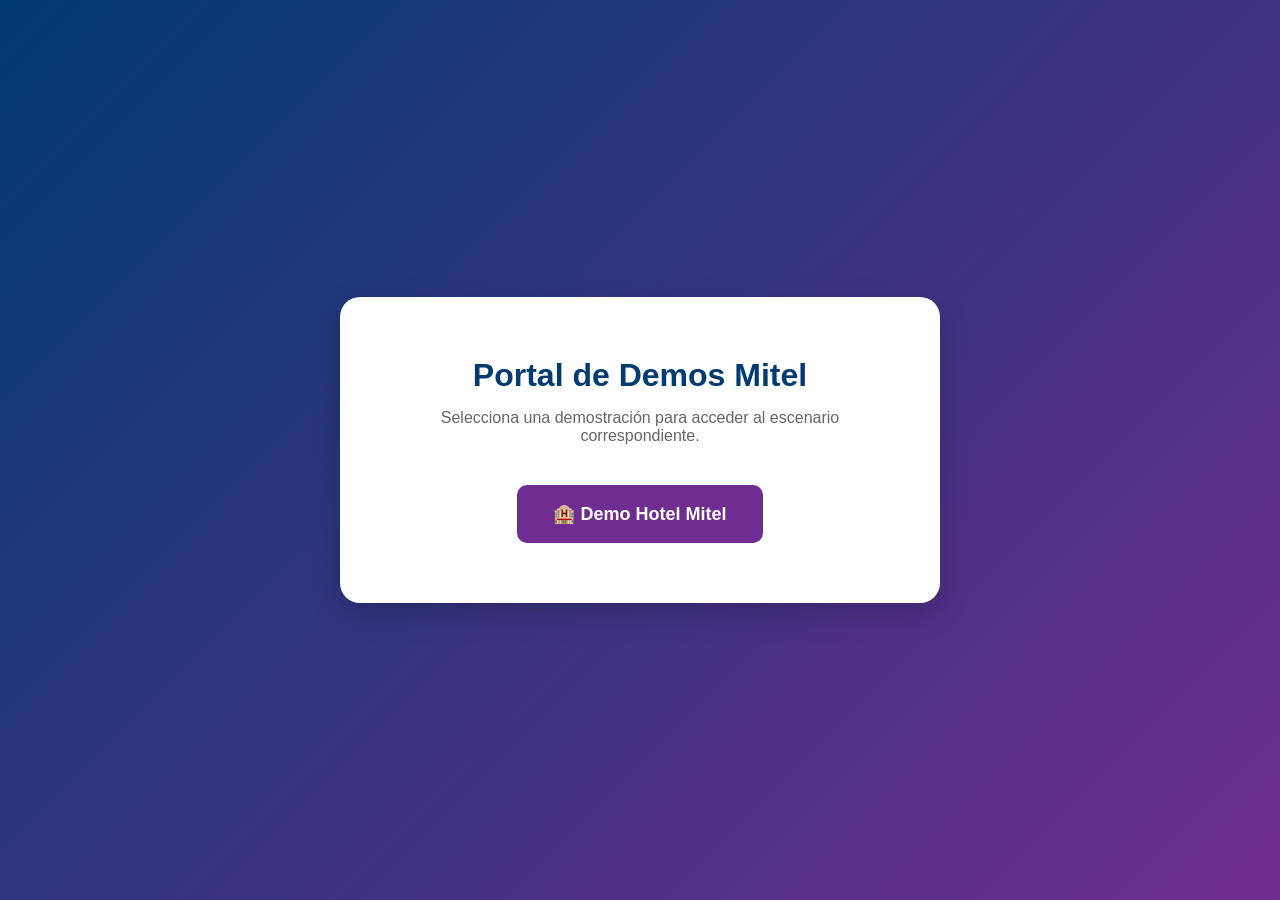
==== index.html @ 9e9f2d32 "Update index.html" ====
<!DOCTYPE html>
<html lang="es">

<head>
    <meta charset="UTF-8">
    <meta name="viewport" content="width=device-width, initial-scale=1.0">
    <title>Portal de Demos Mitel</title>

    <style>
        :root {
            --mitel-blue: #003b71;
            --mitel-purple: #6f2c91;
        }

        * {
            margin: 0;
            padding: 0;
            box-sizing: border-box;
        }

        body {
            font-family: "Segoe UI", Arial, sans-serif;
            min-height: 100vh;
            display: flex;
            justify-content: center;
            align-items: center;
            background: linear-gradient(
                135deg,
                var(--mitel-blue),
                var(--mitel-purple)
            );
        }

        .container {
            text-align: center;
            background: white;
            padding: 60px;
            border-radius: 20px;
            box-shadow: 0 10px 30px rgba(0, 0, 0, 0.2);
            max-width: 600px;
            width: 90%;
        }

        h1 {
            color: var(--mitel-blue);
            margin-bottom: 15px;
        }

        p {
            color: #666;
            margin-bottom: 40px;
        }

        .demo-button {
            display: inline-block;
            padding: 18px 36px;
            background: var(--mitel-purple);
            color: white;
            text-decoration: none;
            border-radius: 10px;
            font-size: 18px;
            font-weight: 600;
            transition: 0.3s;
        }

        .demo-button:hover {
            transform: translateY(-2px);
            opacity: 0.9;
        }
    </style>
</head>

<body>

    <div class="container">
        <h1>Portal de Demos Mitel</h1>

        <p>
            Selecciona una demostración para acceder al escenario correspondiente.
        </p>

        <a href="hotel.html" class="demo-button">
            🏨 Demo Hotel Mitel
        </a>
    </div>

</body>

</html>
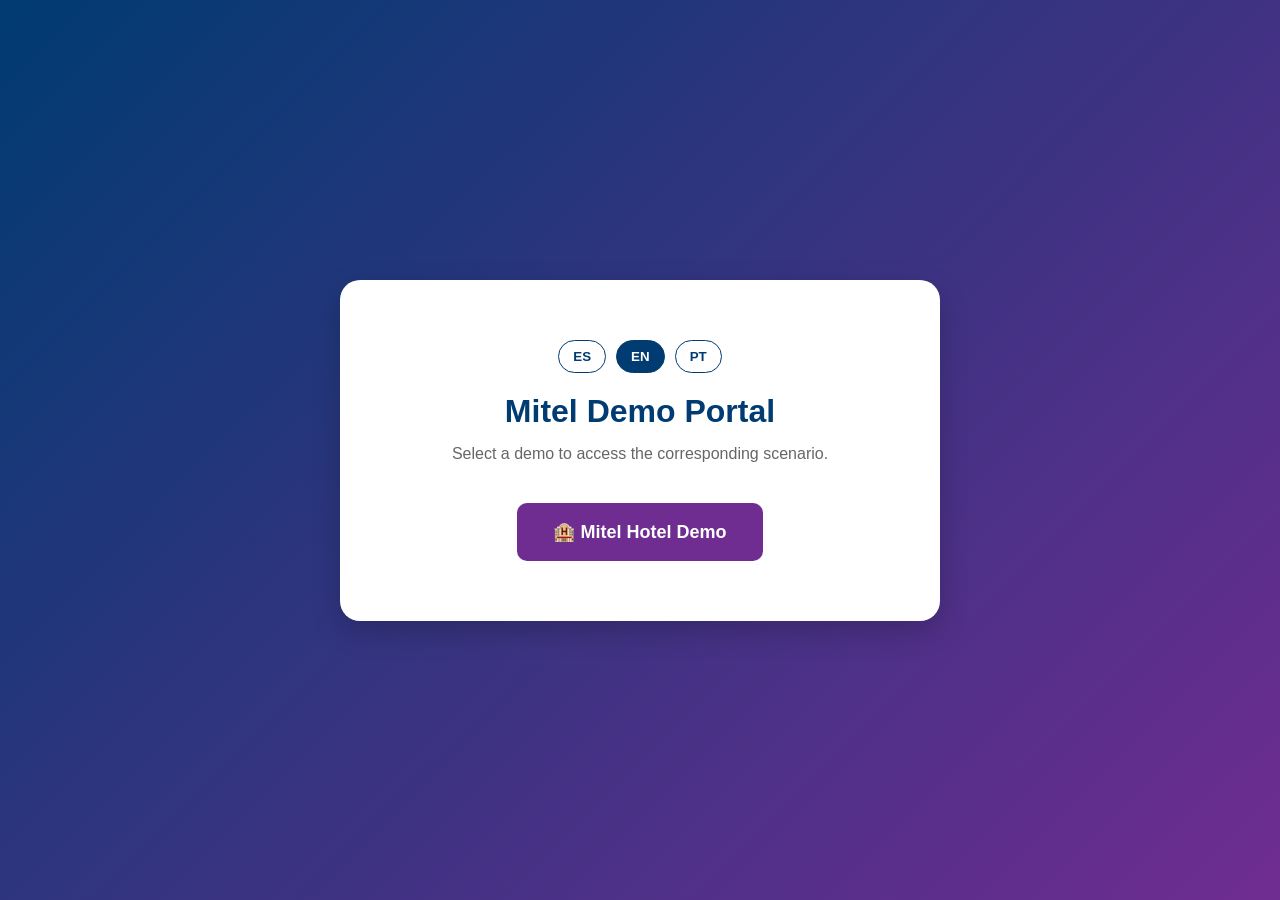
==== commit a13ff420: "Add multi-language capabilities" ====
--- a/index.html
+++ b/index.html
@@ -6,84 +6,30 @@
     <meta name="viewport" content="width=device-width, initial-scale=1.0">
     <title>Portal de Demos Mitel</title>
 
-    <style>
-        :root {
-            --mitel-blue: #003b71;
-            --mitel-purple: #6f2c91;
-        }
-
-        * {
-            margin: 0;
-            padding: 0;
-            box-sizing: border-box;
-        }
-
-        body {
-            font-family: "Segoe UI", Arial, sans-serif;
-            min-height: 100vh;
-            display: flex;
-            justify-content: center;
-            align-items: center;
-            background: linear-gradient(
-                135deg,
-                var(--mitel-blue),
-                var(--mitel-purple)
-            );
-        }
-
-        .container {
-            text-align: center;
-            background: white;
-            padding: 60px;
-            border-radius: 20px;
-            box-shadow: 0 10px 30px rgba(0, 0, 0, 0.2);
-            max-width: 600px;
-            width: 90%;
-        }
-
-        h1 {
-            color: var(--mitel-blue);
-            margin-bottom: 15px;
-        }
-
-        p {
-            color: #666;
-            margin-bottom: 40px;
-        }
-
-        .demo-button {
-            display: inline-block;
-            padding: 18px 36px;
-            background: var(--mitel-purple);
-            color: white;
-            text-decoration: none;
-            border-radius: 10px;
-            font-size: 18px;
-            font-weight: 600;
-            transition: 0.3s;
-        }
-
-        .demo-button:hover {
-            transform: translateY(-2px);
-            opacity: 0.9;
-        }
-    </style>
+    <link rel="stylesheet" href="css/styles.css">
 </head>
 
-<body>
+<body class="home-page" data-page="home">
 
     <div class="container">
-        <h1>Portal de Demos Mitel</h1>
+        <div class="lang-switcher" aria-label="Language selector">
+            <button class="lang-btn active" data-lang="es">ES</button>
+            <button class="lang-btn" data-lang="en">EN</button>
+            <button class="lang-btn" data-lang="pt">PT</button>
+        </div>
 
-        <p>
+        <h1 data-i18n="title">Portal de Demos Mitel</h1>
+
+        <p data-i18n="subtitle">
             Selecciona una demostración para acceder al escenario correspondiente.
         </p>
 
-        <a href="hotel.html" class="demo-button">
+        <a href="hotel.html" class="demo-button" data-i18n="cta">
             🏨 Demo Hotel Mitel
         </a>
     </div>
 
+    <script src="js/i18n.js"></script>
 </body>
 
 </html>
--- a/css/styles.css
+++ b/css/styles.css
@@ -0,0 +1,220 @@
+:root {
+    --mitel-blue: #003b71;
+    --mitel-purple: #6f2c91;
+    --light-bg: #f5f7fa;
+    --text-color: #333;
+}
+
+* {
+    margin: 0;
+    padding: 0;
+    box-sizing: border-box;
+}
+
+body {
+    font-family: "Segoe UI", Arial, sans-serif;
+}
+
+body.home-page {
+    min-height: 100vh;
+    display: flex;
+    justify-content: center;
+    align-items: center;
+    background: linear-gradient(135deg, var(--mitel-blue), var(--mitel-purple));
+}
+
+body.hotel-page {
+    background: var(--light-bg);
+    color: var(--text-color);
+    line-height: 1.6;
+}
+
+.home-page .container {
+    text-align: center;
+    background: white;
+    padding: 60px;
+    border-radius: 20px;
+    box-shadow: 0 10px 30px rgba(0, 0, 0, 0.2);
+    max-width: 600px;
+    width: 90%;
+}
+
+.home-page h1 {
+    color: var(--mitel-blue);
+    margin-bottom: 15px;
+}
+
+.home-page p {
+    color: #666;
+    margin-bottom: 40px;
+}
+
+.home-page .demo-button {
+    display: inline-block;
+    padding: 18px 36px;
+    background: var(--mitel-purple);
+    color: white;
+    text-decoration: none;
+    border-radius: 10px;
+    font-size: 18px;
+    font-weight: 600;
+    transition: 0.3s;
+}
+
+.home-page .demo-button:hover {
+    transform: translateY(-2px);
+    opacity: 0.9;
+}
+
+.lang-switcher {
+    display: flex;
+    justify-content: center;
+    gap: 10px;
+    margin-bottom: 20px;
+}
+
+.lang-btn {
+    border: 1px solid var(--mitel-blue);
+    background: white;
+    color: var(--mitel-blue);
+    padding: 8px 14px;
+    border-radius: 999px;
+    cursor: pointer;
+    font-weight: 600;
+}
+
+.lang-btn.active {
+    background: var(--mitel-blue);
+    color: white;
+}
+
+.hotel-page header {
+    background: linear-gradient(90deg, var(--mitel-blue), var(--mitel-purple));
+    color: white;
+    padding: 20px 60px;
+    display: flex;
+    justify-content: space-between;
+    align-items: center;
+}
+
+.hotel-page .logo {
+    font-size: 30px;
+    font-weight: bold;
+}
+
+.hotel-page .hero {
+    height: 80vh;
+    background-image: url("../images/hotel.jpg");
+    background-size: cover;
+    background-position: center;
+    position: relative;
+}
+
+.hotel-page .hero-overlay {
+    position: absolute;
+    inset: 0;
+    background: rgba(0, 0, 0, 0.45);
+    display: flex;
+    justify-content: center;
+    align-items: center;
+    text-align: center;
+    color: white;
+}
+
+.hotel-page .hero-content h1 {
+    font-size: 64px;
+    margin-bottom: 15px;
+}
+
+.hotel-page .hero-content p {
+    font-size: 22px;
+    margin-bottom: 30px;
+}
+
+.hotel-page .btn {
+    background: var(--mitel-purple);
+    color: white;
+    padding: 15px 30px;
+    border: none;
+    border-radius: 8px;
+    font-size: 18px;
+    text-decoration: none;
+}
+
+.hotel-page .section {
+    max-width: 1200px;
+    margin: auto;
+    padding: 70px 30px;
+}
+
+.hotel-page .section-title {
+    text-align: center;
+    font-size: 40px;
+    color: var(--mitel-blue);
+    margin-bottom: 50px;
+}
+
+.hotel-page .cards {
+    display: grid;
+    grid-template-columns: repeat(auto-fit, minmax(320px, 1fr));
+    gap: 30px;
+}
+
+.hotel-page .card {
+    background: white;
+    border-radius: 15px;
+    overflow: hidden;
+    box-shadow: 0 5px 20px rgba(0, 0, 0, 0.1);
+}
+
+.hotel-page .card img {
+    width: 100%;
+    height: 240px;
+    object-fit: cover;
+}
+
+.hotel-page .card-content {
+    padding: 25px;
+}
+
+.hotel-page .card-content h3 {
+    color: var(--mitel-blue);
+    margin-bottom: 10px;
+}
+
+.hotel-page .services {
+    display: grid;
+    grid-template-columns: repeat(auto-fit, minmax(220px, 1fr));
+    gap: 25px;
+}
+
+.hotel-page .service {
+    background: white;
+    padding: 30px;
+    border-radius: 12px;
+    text-align: center;
+}
+
+.hotel-page .service h3 {
+    color: var(--mitel-purple);
+    margin-bottom: 10px;
+}
+
+.hotel-page .cta {
+    background: linear-gradient(90deg, var(--mitel-blue), var(--mitel-purple));
+    color: white;
+    text-align: center;
+    padding: 80px 30px;
+}
+
+.hotel-page .cta h2 {
+    font-size: 42px;
+    margin-bottom: 20px;
+}
+
+.hotel-page footer {
+    background: #222;
+    color: white;
+    text-align: center;
+    padding: 25px;
+}
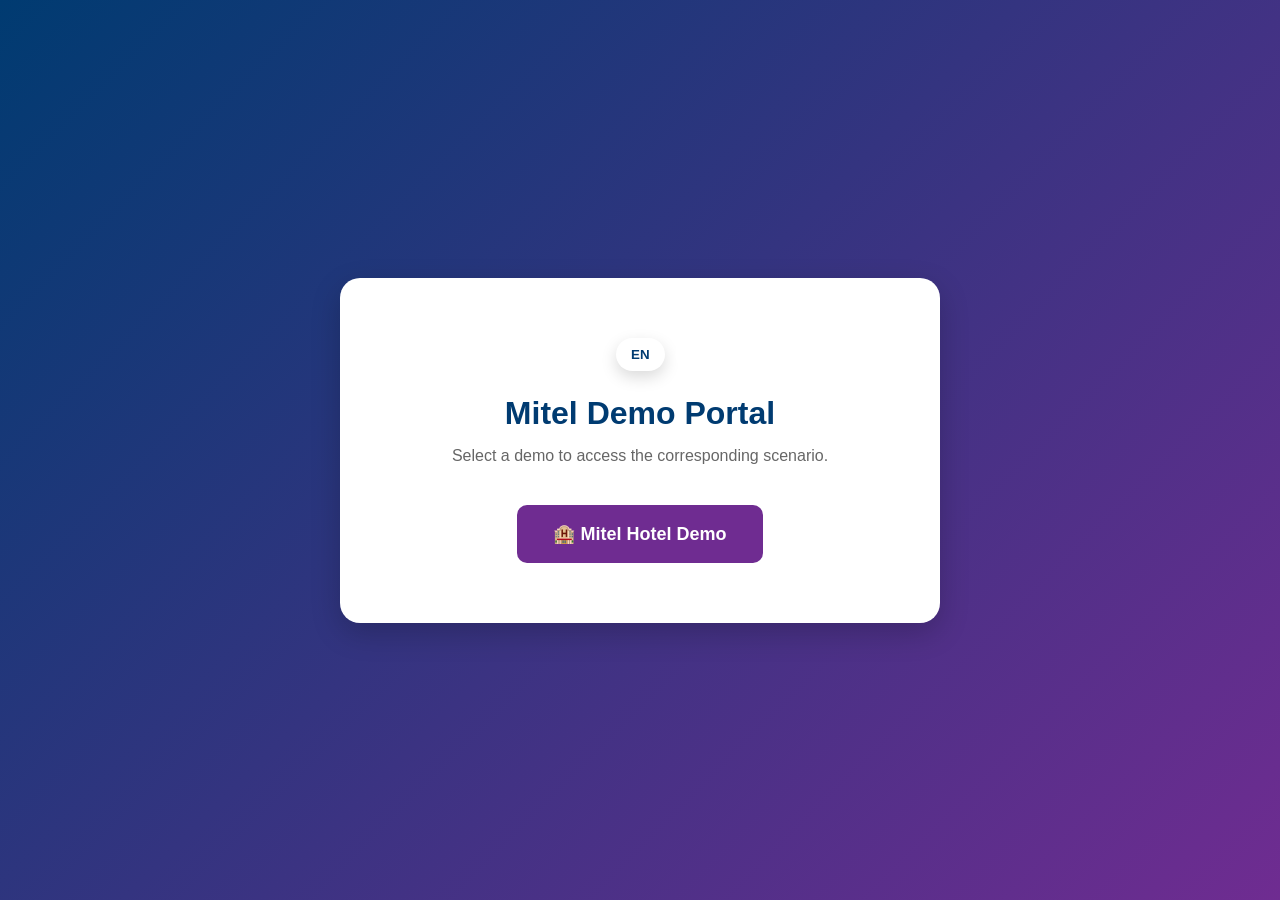
==== commit 91b2736c: "Change hotel demo icon" ====
--- a/index.html
+++ b/index.html
@@ -25,7 +25,7 @@
         </p>
 
         <a href="hotel.html" class="demo-button" data-i18n="cta">
-            🏨 Demo Hotel Mitel
+            <img src="images/hospitality.svg" alt="Hospitality icon" class="icon"> Demo Hotel Mitel
         </a>
     </div>
 
--- a/css/styles.css
+++ b/css/styles.css
@@ -70,22 +70,35 @@
     display: flex;
     justify-content: center;
     gap: 10px;
-    margin-bottom: 20px;
+    margin-bottom: 24px;
 }
 
 .lang-btn {
-    border: 1px solid var(--mitel-blue);
-    background: white;
-    color: var(--mitel-blue);
+    border: 1px solid rgba(255, 255, 255, 0.4);
+    background: rgba(255, 255, 255, 0.16);
+    color: white;
     padding: 8px 14px;
     border-radius: 999px;
     cursor: pointer;
     font-weight: 600;
+    backdrop-filter: blur(6px);
+    transition: all 0.2s ease;
+}
+
+.lang-btn:hover {
+    background: rgba(255, 255, 255, 0.28);
 }
 
 .lang-btn.active {
-    background: var(--mitel-blue);
-    color: white;
+    background: white;
+    color: var(--mitel-blue);
+    box-shadow: 0 6px 16px rgba(0, 0, 0, 0.15);
+}
+
+.home-page .container {
+    display: flex;
+    flex-direction: column;
+    align-items: center;
 }
 
 .hotel-page header {
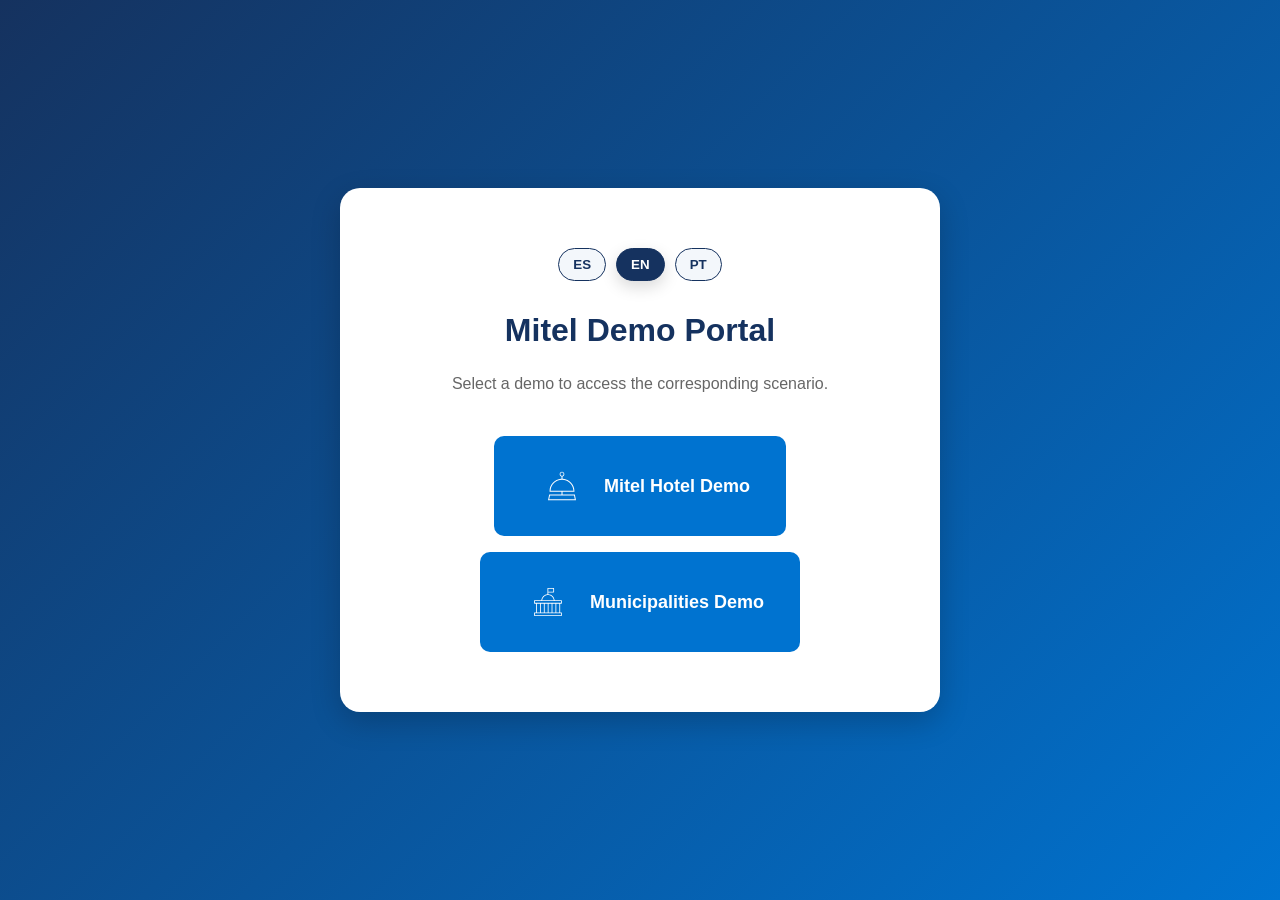
==== commit 221b532a: "Initial commit" ====
--- a/index.html
+++ b/index.html
@@ -24,8 +24,14 @@
             Selecciona una demostración para acceder al escenario correspondiente.
         </p>
 
-        <a href="hotel.html" class="demo-button" data-i18n="cta">
-            <img src="images/hospitality.svg" alt="Hospitality icon" class="icon"> Demo Hotel Mitel
+        <a href="hotel.html" class="demo-button">
+            <img src="images/hospitality.svg" alt="Hospitality icon" class="icon">
+            <span data-i18n="cta">Demo Hotel Mitel</span>
+        </a>
+
+        <a href="municipality.html" class="demo-button" style="margin-top: 16px;">
+            <img src="images/municipality.svg" alt="Municipality icon" class="icon">
+            <span data-i18n="ctaMunicipality">Demo Ayuntamiento</span>
         </a>
     </div>
 
--- a/css/styles.css
+++ b/css/styles.css
@@ -1,6 +1,9 @@
 :root {
+    --mitel-dark-blue: #15325f;
+    --mitel-mid-blue: #0073d0;
+    --mitel-yellow: #fdb714;
     --mitel-blue: #003b71;
-    --mitel-purple: #6f2c91;
+    --mitel-purple: #812cc4;
     --light-bg: #f5f7fa;
     --text-color: #333;
 }
@@ -20,10 +23,10 @@
     display: flex;
     justify-content: center;
     align-items: center;
-    background: linear-gradient(135deg, var(--mitel-blue), var(--mitel-purple));
-}
-
-body.hotel-page {
+    background: linear-gradient(135deg, var(--mitel-dark-blue), var(--mitel-mid-blue));
+}
+
+body {
     background: var(--light-bg);
     color: var(--text-color);
     line-height: 1.6;
@@ -40,7 +43,7 @@
 }
 
 .home-page h1 {
-    color: var(--mitel-blue);
+    color: var(--mitel-dark-blue);
     margin-bottom: 15px;
 }
 
@@ -50,9 +53,11 @@
 }
 
 .home-page .demo-button {
-    display: inline-block;
+    display: inline-flex;
+    align-items: center;
+    gap: 10px;
     padding: 18px 36px;
-    background: var(--mitel-purple);
+    background: var(--mitel-mid-blue);
     color: white;
     text-decoration: none;
     border-radius: 10px;
@@ -61,6 +66,12 @@
     transition: 0.3s;
 }
 
+.home-page .demo-button .icon {
+    width: 64px;
+    height: 64px;
+    flex-shrink: 0;
+}
+
 .home-page .demo-button:hover {
     transform: translateY(-2px);
     opacity: 0.9;
@@ -74,24 +85,24 @@
 }
 
 .lang-btn {
-    border: 1px solid rgba(255, 255, 255, 0.4);
-    background: rgba(255, 255, 255, 0.16);
-    color: white;
+    border: 1px solid var(--mitel-dark-blue);
+    background: #f3f7fb;
+    color: var(--mitel-dark-blue);
     padding: 8px 14px;
     border-radius: 999px;
     cursor: pointer;
     font-weight: 600;
-    backdrop-filter: blur(6px);
     transition: all 0.2s ease;
 }
 
 .lang-btn:hover {
-    background: rgba(255, 255, 255, 0.28);
+    background: #e8f0f8;
+    transform: translateY(-1px);
 }
 
 .lang-btn.active {
-    background: white;
-    color: var(--mitel-blue);
+    background: var(--mitel-dark-blue);
+    color: white;
     box-shadow: 0 6px 16px rgba(0, 0, 0, 0.15);
 }
 
@@ -101,133 +112,267 @@
     align-items: center;
 }
 
-.hotel-page header {
-    background: linear-gradient(90deg, var(--mitel-blue), var(--mitel-purple));
+header {
+    background: linear-gradient(90deg, var(--mitel-dark-blue), var(--mitel-mid-blue));
     color: white;
     padding: 20px 60px;
     display: flex;
     justify-content: space-between;
     align-items: center;
-}
-
-.hotel-page .logo {
+    flex-wrap: wrap;
+    gap: 12px;
+}
+
+.logo {
     font-size: 30px;
-    font-weight: bold;
-}
-
-.hotel-page .hero {
-    height: 80vh;
-    background-image: url("../images/hotel.jpg");
+    font-weight: 700;
+    letter-spacing: 0.02em;
+}
+
+.hero {
+    min-height: 80vh;
     background-size: cover;
     background-position: center;
     position: relative;
-}
-
-.hotel-page .hero-overlay {
+    display: flex;
+    align-items: center;
+    justify-content: center;
+}
+
+.hero-overlay {
     position: absolute;
     inset: 0;
-    background: rgba(0, 0, 0, 0.45);
+    background: linear-gradient(90deg, rgba(21, 50, 95, 0.75), rgba(0, 115, 208, 0.5));
     display: flex;
     justify-content: center;
     align-items: center;
     text-align: center;
     color: white;
-}
-
-.hotel-page .hero-content h1 {
-    font-size: 64px;
+    padding: 24px;
+}
+
+.hero-content {
+    max-width: 780px;
+}
+
+.hero-content h1 {
+    font-size: clamp(2.2rem, 4vw, 4rem);
     margin-bottom: 15px;
 }
 
-.hotel-page .hero-content p {
-    font-size: 22px;
+.hero-content p {
+    font-size: clamp(1.1rem, 2vw, 1.4rem);
     margin-bottom: 30px;
 }
 
-.hotel-page .btn {
-    background: var(--mitel-purple);
+.btn {
+    display: inline-block;
+    background: var(--mitel-mid-blue);
     color: white;
     padding: 15px 30px;
     border: none;
     border-radius: 8px;
     font-size: 18px;
     text-decoration: none;
-}
-
-.hotel-page .section {
+    transition: transform 0.2s ease, opacity 0.2s ease;
+}
+
+.btn:hover {
+    transform: translateY(-2px);
+    opacity: 0.95;
+}
+
+.section {
     max-width: 1200px;
     margin: auto;
     padding: 70px 30px;
 }
 
-.hotel-page .section-title {
-    text-align: center;
-    font-size: 40px;
-    color: var(--mitel-blue);
+.section-title {
+    text-align: center;
+    font-size: clamp(2rem, 3vw, 2.5rem);
+    color: var(--mitel-dark-blue);
     margin-bottom: 50px;
 }
 
-.hotel-page .cards {
+.cards {
     display: grid;
-    grid-template-columns: repeat(auto-fit, minmax(320px, 1fr));
+    grid-template-columns: repeat(auto-fit, minmax(280px, 1fr));
     gap: 30px;
 }
 
-.hotel-page .card {
+.card {
     background: white;
     border-radius: 15px;
     overflow: hidden;
     box-shadow: 0 5px 20px rgba(0, 0, 0, 0.1);
 }
 
-.hotel-page .card img {
+.card img {
     width: 100%;
     height: 240px;
     object-fit: cover;
 }
 
-.hotel-page .card-content {
+.card-content {
     padding: 25px;
 }
 
-.hotel-page .card-content h3 {
-    color: var(--mitel-blue);
+.card-content h3 {
+    color: var(--mitel-dark-blue);
     margin-bottom: 10px;
 }
 
-.hotel-page .services {
+.services {
     display: grid;
     grid-template-columns: repeat(auto-fit, minmax(220px, 1fr));
     gap: 25px;
 }
 
-.hotel-page .service {
+.service {
     background: white;
     padding: 30px;
     border-radius: 12px;
     text-align: center;
-}
-
-.hotel-page .service h3 {
-    color: var(--mitel-purple);
+    box-shadow: 0 5px 20px rgba(0, 0, 0, 0.08);
+}
+
+.service h3 {
+    color: var(--mitel-mid-blue);
     margin-bottom: 10px;
 }
 
-.hotel-page .cta {
-    background: linear-gradient(90deg, var(--mitel-blue), var(--mitel-purple));
+.cta {
+    background: linear-gradient(90deg, var(--mitel-dark-blue), var(--mitel-mid-blue));
     color: white;
     text-align: center;
     padding: 80px 30px;
 }
 
-.hotel-page .cta h2 {
-    font-size: 42px;
+.cta h2 {
+    font-size: clamp(2rem, 3vw, 2.6rem);
     margin-bottom: 20px;
 }
 
-.hotel-page footer {
+footer {
     background: #222;
     color: white;
     text-align: center;
     padding: 25px;
+}
+
+.header-actions {
+    display: flex;
+    align-items: center;
+    gap: 16px;
+    flex-wrap: wrap;
+}
+
+.hero-appointment {
+    min-height: 60vh;
+}
+
+.appointment-layout {
+    display: grid;
+    grid-template-columns: 1.1fr 1fr;
+    gap: 30px;
+    align-items: start;
+}
+
+.appointment-card,
+.calendar-card {
+    background: white;
+    border-radius: 16px;
+    box-shadow: 0 8px 24px rgba(0, 0, 0, 0.08);
+    padding: 30px;
+}
+
+.appointment-title {
+    margin-bottom: 16px;
+    text-align: left;
+}
+
+.info-list {
+    margin-top: 20px;
+    padding-left: 18px;
+    color: var(--text-color);
+}
+
+.info-list li + li {
+    margin-top: 8px;
+}
+
+.calendar-placeholder {
+    border: 2px dashed var(--mitel-mid-blue);
+    border-radius: 12px;
+    padding: 24px;
+    background: linear-gradient(135deg, #f7fbff, #eef6ff);
+}
+
+.calendar-header {
+    font-size: 1.2rem;
+    font-weight: 700;
+    color: var(--mitel-dark-blue);
+    margin-bottom: 16px;
+}
+
+.calendar-grid {
+    display: grid;
+    grid-template-columns: repeat(4, minmax(0, 1fr));
+    gap: 10px;
+}
+
+.calendar-day,
+.calendar-slot {
+    border-radius: 10px;
+    padding: 12px;
+    text-align: center;
+    font-weight: 600;
+}
+
+.calendar-day {
+    background: var(--mitel-dark-blue);
+    color: white;
+}
+
+.calendar-slot {
+    border: 1px solid #dfe9f5;
+}
+
+.calendar-slot-available {
+    background: #eaf7ea;
+    color: #2b6b2f;
+}
+
+.calendar-slot-busy {
+    background: #fdecec;
+    color: #a33a3a;
+}
+
+.calendar-note {
+    margin-top: 16px;
+    color: #666;
+}
+
+@media (max-width: 768px) {
+    header {
+        padding: 20px 24px;
+    }
+
+    .hero {
+        min-height: 70vh;
+    }
+
+    .section {
+        padding: 50px 20px;
+    }
+
+    .appointment-layout {
+        grid-template-columns: 1fr;
+    }
+
+    .header-actions {
+        width: 100%;
+        justify-content: flex-start;
+    }
 }
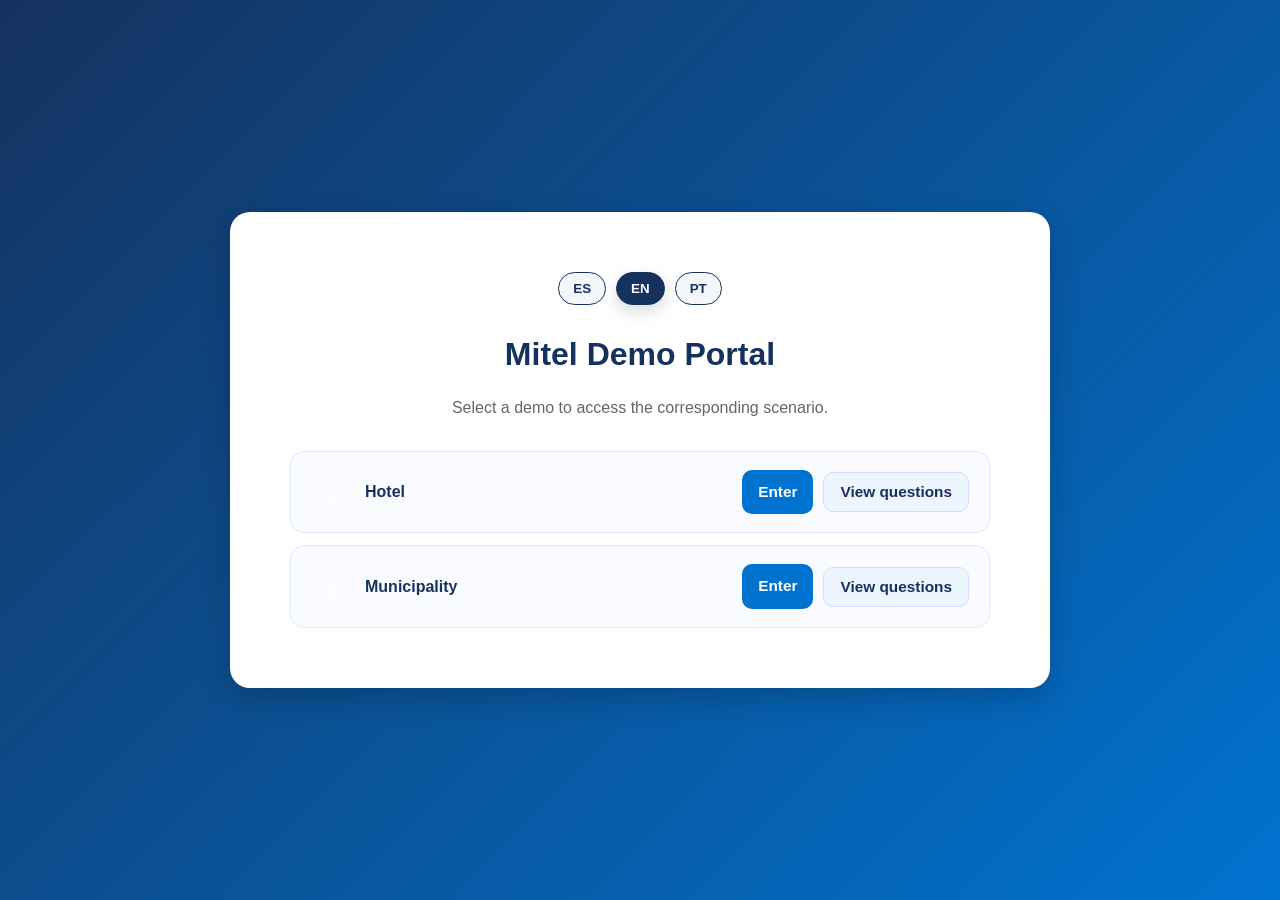
==== commit 0c1b7f50: "Implemented questions and answers schema." ====
--- a/index.html
+++ b/index.html
@@ -24,18 +24,49 @@
             Selecciona una demostración para acceder al escenario correspondiente.
         </p>
 
-        <a href="hotel.html" class="demo-button">
-            <img src="images/hospitality.svg" alt="Hospitality icon" class="icon">
-            <span data-i18n="cta">Demo Hotel Mitel</span>
-        </a>
+        <div class="demo-list" aria-label="Lista de escenarios">
+            <div class="demo-item">
+                <div class="scenario-name">
+                    <img src="images/hospitality.svg" alt="Hotel icon" class="scenario-icon">
+                    <span data-i18n="hotelName">Hotel</span>
+                </div>
+                <div class="demo-actions">
+                    <a href="hotel.html" class="table-action primary" data-i18n="enterAction">Entrar</a>
+                    <button type="button" class="table-action secondary open-questions" data-scenario="hotel" data-i18n="viewQuestions">
+                        Ver preguntas
+                    </button>
+                </div>
+            </div>
 
-        <a href="municipality.html" class="demo-button" style="margin-top: 16px;">
-            <img src="images/municipality.svg" alt="Municipality icon" class="icon">
-            <span data-i18n="ctaMunicipality">Demo Ayuntamiento</span>
-        </a>
+            <div class="demo-item">
+                <div class="scenario-name">
+                    <img src="images/municipality.svg" alt="Municipality icon" class="scenario-icon">
+                    <span data-i18n="municipalityName">Ayuntamiento</span>
+                </div>
+                <div class="demo-actions">
+                    <a href="municipality.html" class="table-action primary" data-i18n="enterAction">Entrar</a>
+                    <button type="button" class="table-action secondary open-questions" data-scenario="municipality" data-i18n="viewQuestions">
+                        Ver preguntas
+                    </button>
+                </div>
+            </div>
+        </div>
     </div>
 
     <script src="js/i18n.js"></script>
+    <script>
+        document.querySelectorAll('.open-questions').forEach((button) => {
+            button.addEventListener('click', () => {
+                const scenario = button.dataset.scenario || 'hotel';
+                const lang = localStorage.getItem('site-lang') || 'es';
+                window.open(
+                    `questions.html?scenario=${scenario}&lang=${lang}`,
+                    '_blank',
+                    'noopener,noreferrer,width=560,height=680'
+                );
+            });
+        });
+    </script>
 </body>
 
 </html>
--- a/css/styles.css
+++ b/css/styles.css
@@ -38,7 +38,7 @@
     padding: 60px;
     border-radius: 20px;
     box-shadow: 0 10px 30px rgba(0, 0, 0, 0.2);
-    max-width: 600px;
+    max-width: 820px;
     width: 90%;
 }
 
@@ -49,8 +49,81 @@
 
 .home-page p {
     color: #666;
-    margin-bottom: 40px;
-}
+    margin-bottom: 30px;
+}
+
+.demo-list {
+    width: 100%;
+    display: grid;
+    gap: 12px;
+}
+
+.demo-item {
+    display: flex;
+    align-items: center;
+    justify-content: space-between;
+    gap: 16px;
+    padding: 18px 20px;
+    background: #f9fbff;
+    border: 1px solid #dfeaf8;
+    border-radius: 14px;
+}
+
+.demo-item:hover {
+    background: #f3f8ff;
+}
+
+.scenario-name {
+    display: flex;
+    align-items: center;
+    gap: 12px;
+    font-weight: 600;
+    color: var(--mitel-dark-blue);
+}
+
+.demo-actions {
+    display: flex;
+    align-items: center;
+    gap: 10px;
+    flex-wrap: wrap;
+}
+
+.scenario-icon {
+    width: 42px;
+    height: 42px;
+    flex-shrink: 0;
+}
+
+.table-action {
+    display: inline-flex;
+    align-items: center;
+    justify-content: center;
+    border: none;
+    border-radius: 10px;
+    padding: 10px 16px;
+    font-weight: 700;
+    font-size: 0.96rem;
+    text-decoration: none;
+    transition: transform 0.2s ease, opacity 0.2s ease;
+    cursor: pointer;
+}
+
+.table-action:hover {
+    transform: translateY(-1px);
+    opacity: 0.96;
+}
+
+.table-action.primary {
+    background: var(--mitel-mid-blue);
+    color: white;
+}
+
+.table-action.secondary {
+    background: #edf5ff;
+    color: var(--mitel-dark-blue);
+    border: 1px solid #cfe1ff;
+}
+
 
 .home-page .demo-button {
     display: inline-flex;
@@ -375,4 +448,64 @@
         width: 100%;
         justify-content: flex-start;
     }
-}+}
+
+.questions-window {
+    min-height: 100vh;
+    background: linear-gradient(135deg, #edf5ff, var(--light-bg));
+    color: #2d3f59;
+    padding: 32px 20px;
+    display: flex;
+    justify-content: center;
+    align-items: flex-start;
+}
+
+.questions-container {
+    width: min(760px, 100%);
+    background: white;
+    border-radius: 18px;
+    box-shadow: 0 18px 40px rgba(17, 38, 72, 0.12);
+    padding: 28px 24px;
+}
+
+.questions-header {
+    margin-bottom: 22px;
+}
+
+.questions-header h1 {
+    margin: 0;
+    color: white;
+    font-size: 1.7rem;
+    font-weight: 700;
+    line-height: 1.2;
+}
+
+.questions-list {
+    list-style: none;
+    padding: 0;
+    margin: 0;
+    display: grid;
+    gap: 14px;
+}
+
+.question-item {
+    background: #f7faff;
+    border-left: 4px solid var(--mitel-yellow);
+    border-radius: 10px;
+    padding: 14px 16px;
+    line-height: 1.6;
+}
+
+.question-text {
+    font-weight: 600;
+    color: var(--mitel-dark-blue);
+    margin-bottom: 6px;
+}
+
+.answer-text {
+    color: #40516a;
+    background: white;
+    border-radius: 8px;
+    padding: 10px 12px;
+    border: 1px solid #e8eef9;
+}
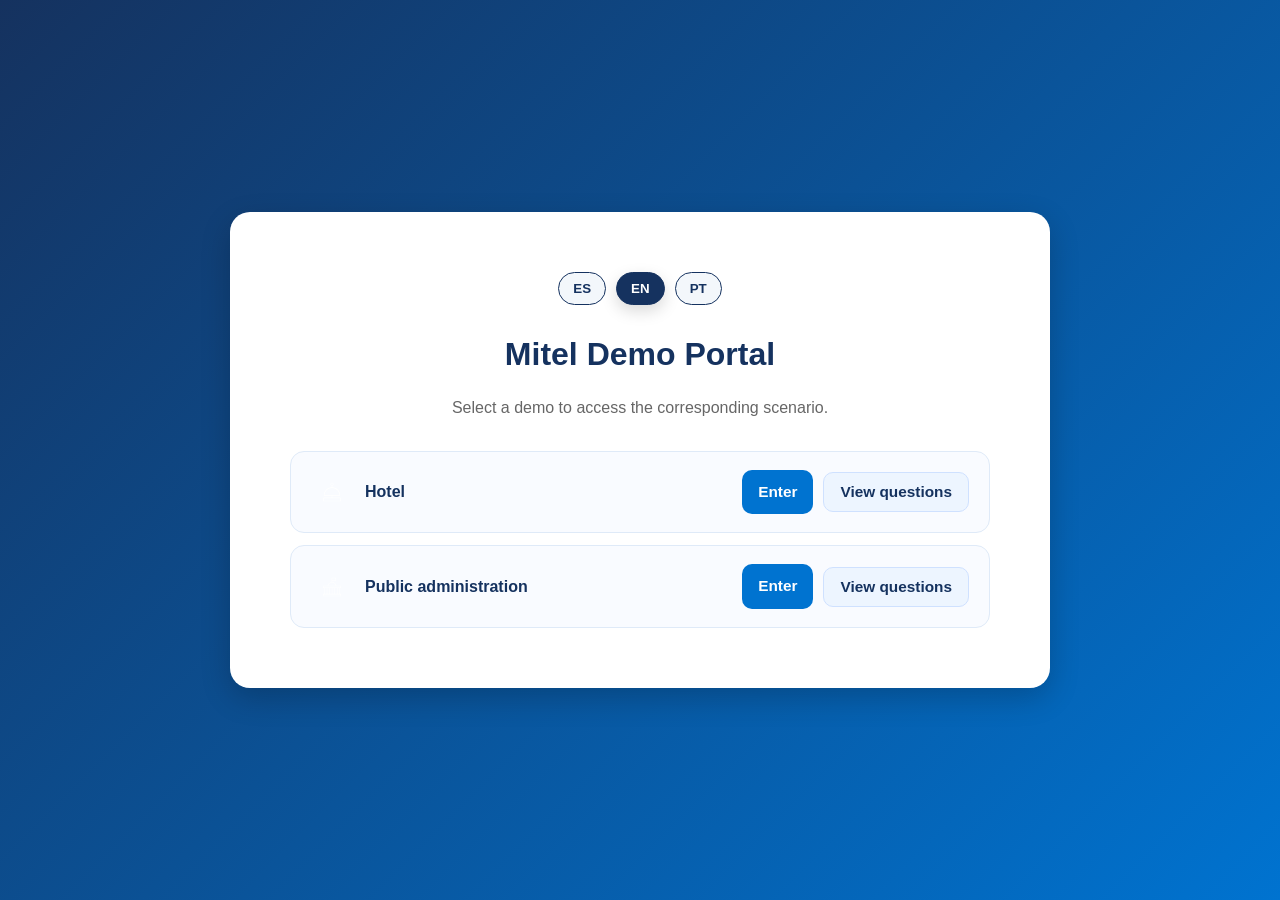
==== commit b7aee586: "Anonimyze public administration strings" ====
--- a/index.html
+++ b/index.html
@@ -40,8 +40,8 @@
 
             <div class="demo-item">
                 <div class="scenario-name">
-                    <img src="images/municipality.svg" alt="Municipality icon" class="scenario-icon">
-                    <span data-i18n="municipalityName">Ayuntamiento</span>
+                    <img src="images/municipality.svg" alt="Public administration icon" class="scenario-icon">
+                    <span data-i18n="municipalityName">Administración pública</span>
                 </div>
                 <div class="demo-actions">
                     <a href="municipality.html" class="table-action primary" data-i18n="enterAction">Entrar</a>
--- a/css/styles.css
+++ b/css/styles.css
@@ -179,6 +179,30 @@
     box-shadow: 0 6px 16px rgba(0, 0, 0, 0.15);
 }
 
+.secondary-lang-btn {
+    border: 1px solid var(--mitel-dark-blue);
+    background: #f3f7fb;
+    color: var(--mitel-dark-blue);
+    padding: 7px 12px;
+    border-radius: 999px;
+    cursor: pointer;
+    font-weight: 600;
+    font-size: 0.78rem;
+    min-width: 46px;
+    transition: all 0.2s ease;
+}
+
+.secondary-lang-btn:hover {
+    background: #e8f0f8;
+    transform: translateY(-1px);
+}
+
+.secondary-lang-btn.active {
+    background: var(--mitel-dark-blue);
+    color: white;
+    box-shadow: 0 6px 16px rgba(0, 0, 0, 0.15);
+}
+
 .home-page .container {
     display: flex;
     flex-direction: column;
@@ -469,7 +493,37 @@
 }
 
 .questions-header {
+    display: flex;
+    justify-content: space-between;
+    align-items: center;
+    flex-wrap: wrap;
+    gap: 16px;
     margin-bottom: 22px;
+    background: linear-gradient(90deg, var(--mitel-dark-blue), var(--mitel-mid-blue));
+    border-radius: 14px;
+    padding: 18px 20px;
+}
+
+.questions-language-selector {
+    display: flex;
+    align-items: center;
+    gap: 12px;
+    flex-wrap: wrap;
+    justify-content: flex-end;
+}
+
+.show-label {
+    color: white;
+    font-size: 0.95rem;
+    font-weight: 600;
+}
+
+.secondary-lang-switcher {
+    margin: 0;
+    display: flex;
+    flex-wrap: wrap;
+    justify-content: center;
+    gap: 8px;
 }
 
 .questions-header h1 {
@@ -489,11 +543,35 @@
 }
 
 .question-item {
+    display: grid;
+    grid-template-columns: repeat(2, minmax(0, 1fr));
+    gap: 16px;
     background: #f7faff;
     border-left: 4px solid var(--mitel-yellow);
     border-radius: 10px;
     padding: 14px 16px;
     line-height: 1.6;
+}
+
+.question-item.single-column {
+    grid-template-columns: 1fr;
+}
+
+.lang-column {
+    flex: 1 1 260px;
+    min-width: 0;
+}
+
+.lang-badge {
+    display: inline-block;
+    font-size: 0.72rem;
+    font-weight: 700;
+    letter-spacing: 0.08em;
+    color: var(--mitel-mid-blue);
+    background: #edf3ff;
+    border-radius: 999px;
+    padding: 5px 10px;
+    margin-bottom: 8px;
 }
 
 .question-text {
@@ -509,3 +587,9 @@
     padding: 10px 12px;
     border: 1px solid #e8eef9;
 }
+
+@media (max-width: 640px) {
+    .question-item {
+        grid-template-columns: 1fr;
+    }
+}
